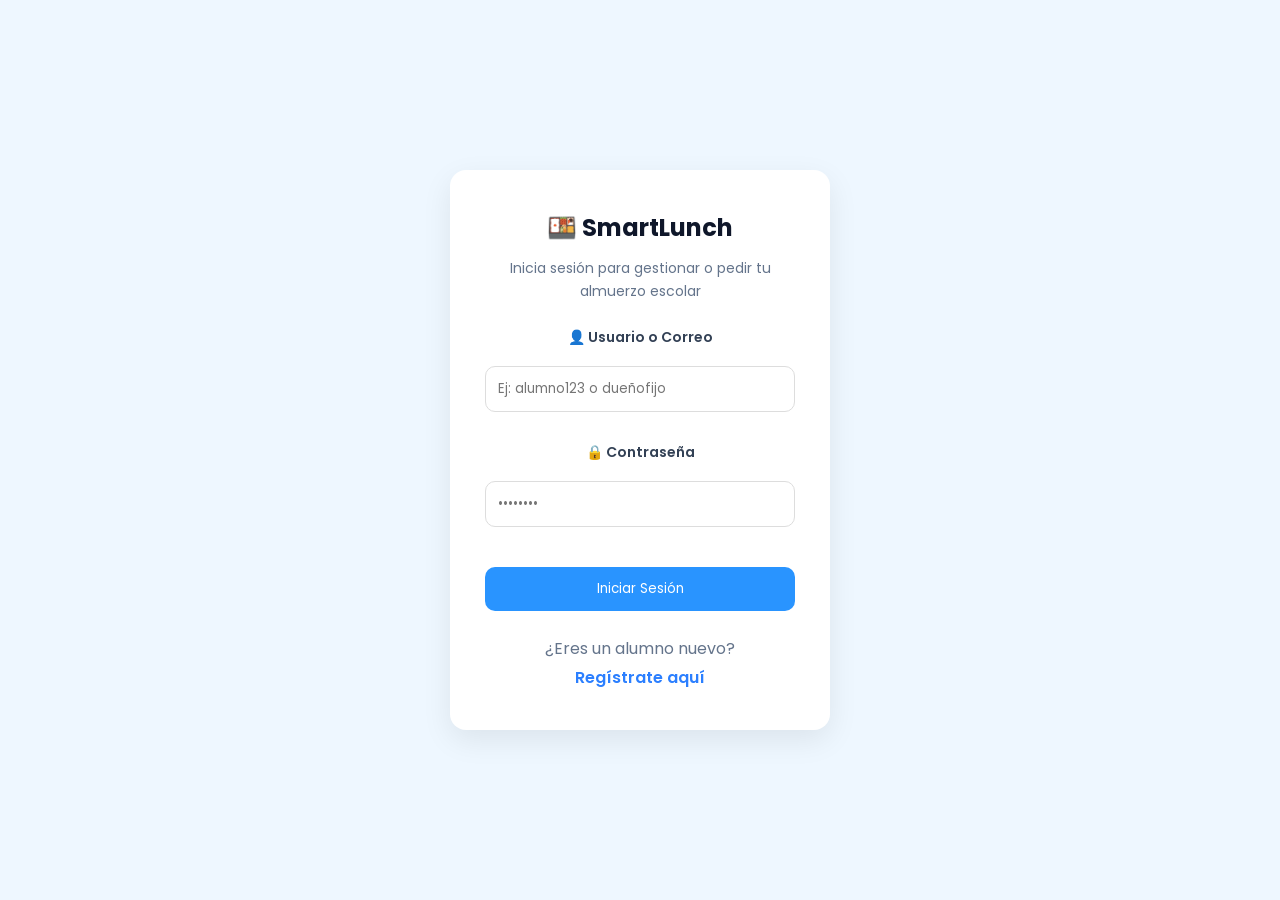
==== index.html @ d3c33d47 "Subida de archivos SmartLunch" ====
<!DOCTYPE html>
<html lang="es">
<head>
  <meta charset="UTF-8">
  <meta name="viewport" content="width=device-width, initial-scale=1.0">
  <title>SmartLunch - Inicio</title>
  <link rel="stylesheet" href="style.css">
  <link rel="preconnect" href="https://fonts.googleapis.com">
  <link href="https://fonts.googleapis.com/css2?family=Poppins:wght@300;400;500;600;700&display=swap" rel="stylesheet">
</head>
<body>

  <div class="container">
    <!-- BARRA LATERAL -->
    <aside class="sidebar">
      <div class="logo">🍱 SmartLunch</div>
      <ul>
        <li class="active"><a href="index.html">🏠 Inicio</a></li>
        <li><a href="favoritos.html">⭐ Favoritos</a></li>
        <li><a href="historial.html">📋 Historial</a></li>
        <li><a href="configuracion.html">⚙️ Configuración</a></li>
        <li><a href="#" onclick="cerrarSesion()">🚪 Cerrar Sesión</a></li>
      </ul>
    </aside>

    <!-- CONTENIDO PRINCIPAL -->
    <main class="main">
      <div class="search">
        <input type="text" id="buscador" placeholder="¿Qué quieres pedir hoy?">
      </div>

      <div class="hero">
        <div class="hero-text">
          <h1>Tu pedido, listo a tiempo</h1>
          <p>Pide tus refrigerios con anticipación y evita las filas durante el recreo.</p>
          <button>Hacer Pedido</button>
        </div>
        <div class="hero-img">🍱</div>
      </div>

      <div class="categorias">
        <div class="categoria" onclick="mostrarTodos()">🍽️ Todos</div>
        <div class="categoria" onclick="filtrar('sandwich')">🥪 Sándwiches</div>
        <div class="categoria" onclick="filtrar('bebida')">🧃 Bebidas</div>
        <div class="categoria" onclick="filtrar('snack')">🍕 Snacks</div>
        <div class="categoria" onclick="filtrar('fruta')">🍎 Frutas</div>
      </div>

      <section id="productos">
        <h2>Productos Destacados</h2>
        <div class="productos-grid">
          <div class="card sandwich">
            <div class="estrella" onclick="agregarFavorito('Sándwich de pollo')">⭐</div>
            <div class="emoji">🥪</div>
            <h3>Sándwich de pollo</h3>
            <p>S/ 6.00</p>
            <button onclick="agregarProducto('Sándwich de pollo', 6.00)">Agregar</button>
          </div>
          <div class="card sandwich">
            <div class="estrella" onclick="agregarFavorito('Hot Dog')">⭐</div>
            <div class="emoji">🌭</div>
            <h3>Hot Dog</h3>
            <p>S/ 4.50</p>
            <button onclick="agregarProducto('Hot Dog', 4.50)">Agregar</button>
          </div>
          <div class="card sandwich">
            <div class="estrella" onclick="agregarFavorito('Sándwich Mixto')">⭐</div>
            <div class="emoji">🥪</div>
            <h3>Sándwich Mixto</h3>
            <p>S/ 5.00</p>
            <button onclick="agregarProducto('Sándwich Mixto', 5.00)">Agregar</button>
          </div>
          <div class="card bebida">
            <div class="estrella" onclick="agregarFavorito('Jugo de naranja')">⭐</div>
            <div class="emoji">🧃</div>
            <h3>Jugo de naranja</h3>
            <p>S/ 3.00</p>
            <button onclick="agregarProducto('Jugo de naranja', 3.00)">Agregar</button>
          </div>
          <div class="card bebida">
            <div class="estrella" onclick="agregarFavorito('Gaseosa')">⭐</div>
            <div class="emoji">🥤</div>
            <h3>Gaseosa</h3>
            <p>S/ 3.50</p>
            <button onclick="agregarProducto('Gaseosa', 3.50)">Agregar</button>
          </div>
          <div class="card bebida">
            <div class="estrella" onclick="agregarFavorito('Yogurt')">⭐</div>
            <div class="emoji">🥛</div>
            <h3>Yogurt</h3>
            <p>S/ 3.00</p>
            <button onclick="agregarProducto('Yogurt', 3.00)">Agregar</button>
          </div>
          <div class="card snack">
            <div class="estrella" onclick="agregarFavorito('Pizza personal')">⭐</div>
            <div class="emoji">🍕</div>
            <h3>Pizza personal</h3>
            <p>S/ 5.00</p>
            <button onclick="agregarProducto('Pizza personal', 5.00)">Agregar</button>
          </div>
          <div class="card snack">
            <div class="estrella" onclick="agregarFavorito('Empanada')">⭐</div>
            <div class="emoji">🥟</div>
            <h3>Empanada</h3>
            <p>S/ 4.00</p>
            <button onclick="agregarProducto('Empanada', 4.00)">Agregar</button>
          </div>
          <div class="card snack">
            <div class="estrella" onclick="agregarFavorito('Galletas')">⭐</div>
            <div class="emoji">🍪</div>
            <h3>Galletas</h3>
            <p>S/ 2.50</p>
            <button onclick="agregarProducto('Galletas', 2.50)">Agregar</button>
          </div>
          <div class="card fruta">
            <div class="estrella" onclick="agregarFavorito('Manzana')">⭐</div>
            <div class="emoji">🍎</div>
            <h3>Manzana</h3>
            <p>S/ 2.00</p>
            <button onclick="agregarProducto('Manzana', 2.00)">Agregar</button>
          </div>
          <div class="card fruta">
            <div class="estrella" onclick="agregarFavorito('Plátano')">⭐</div>
            <div class="emoji">🍌</div>
            <h3>Plátano</h3>
            <p>S/ 1.50</p>
            <button onclick="agregarProducto('Plátano', 1.50)">Agregar</button>
          </div>
          <div class="card fruta">
            <div class="estrella" onclick="agregarFavorito('Naranja')">⭐</div>
            <div class="emoji">🍊</div>
            <h3>Naranja</h3>
            <p>S/ 2.00</p>
            <button onclick="agregarProducto('Naranja', 2.00)">Agregar</button>
          </div>
        </div>
      </section>
    </main>

    <!-- PANEL DE PEDIDOS LATERAL -->
    <aside class="pedido">
      <h2>🛒 Mi Pedido</h2>
      <ul id="listaPedidos"></ul>
      <h3>Total: S/ <span id="total">0.00</span></h3>
      <button class="btn-finalizar" onclick="finalizarPedido()">Finalizar Pedido</button>
      <button class="btn-vaciar" onclick="vaciarCarrito()">Vaciar Carrito</button>

      <div class="funciona" style="margin-top: 30px;">
        <h3>¿Cómo funciona?</h3>
        <p>1️⃣ Elige productos</p>
        <p>2️⃣ Realiza tu pedido</p>
        <p>3️⃣ Recógelo en recreo</p>
      </div>
    </aside>
  </div>

  <script src="script.js"></script>
</body>
</html>
---- style.css ----
*{
margin:0;
padding:0;
box-sizing:border-box;
font-family:'Poppins',sans-serif;
}

body{
background:#eef7ff;
color: #333;
overflow-x:hidden;
transition: background 0.3s, color 0.3s;
}

html{
scroll-behavior:smooth;
}

a{
text-decoration:none;
color:white;
display:block;
}

.container{
display:flex;
min-height:100vh;
}

/* LOGIN */

.login-container{
height:100vh;
display:flex;
justify-content:center;
align-items:center;
}

.login-card{
background:white;
padding:40px;
border-radius:20px;
width:380px;
box-shadow:0 0 20px rgba(0,0,0,.08);
text-align:center;
}

.login-card h1{
color:#2994ff;
margin-bottom:15px;
transition: color 0.3s;
}

.login-card input{
width:100%;
padding:12px;
margin:10px 0;
border:1px solid #ddd;
border-radius:10px;
}

.login-card button{
width:100%;
padding:12px;
background:#2994ff;
color:white;
border:none;
border-radius:10px;
cursor:pointer;
margin-top:10px;
transition: background 0.3s;
}

.cuentas{
margin-top:20px;
font-size:14px;
}

/* SIDEBAR */

.sidebar{
width:250px;
background:#4da6ff;
color:white;
padding:30px 20px;
transition: background 0.3s;
}

.logo{
font-size:30px;
font-weight:700;
text-align:center;
margin-bottom:40px;
}

.sidebar ul{
list-style:none;
}

.sidebar li{
padding:15px;
margin-bottom:10px;
border-radius:12px;
cursor:pointer;
transition:.3s;
}

.sidebar li:hover{
background:rgba(255,255,255,.2);
}

.active{
background:rgba(255,255,255,.2);
}

/* MAIN */

.main{
flex:1;
padding:30px;
}

.search input{
width:100%;
padding:15px;
border:none;
border-radius:15px;
box-shadow:0 0 10px rgba(0,0,0,.08);
background: white;
color: #333;
transition: background 0.3s, color 0.3s;
}

/* HERO */

.hero{
background:white;
padding:30px;
border-radius:25px;
display:flex;
justify-content:space-between;
align-items:center;
margin-top:20px;
box-shadow:0 0 15px rgba(0,0,0,.08);
transition: background 0.3s;
}

.hero-text h1{
font-size:42px;
color:#2994ff;
margin-bottom:15px;
transition: color 0.3s;
}

.hero-text p{
color:#666;
margin-bottom:20px;
transition: color 0.3s;
}

.hero button{
background:#4da6ff;
color:white;
border:none;
padding:12px 25px;
border-radius:12px;
cursor:pointer;
transition: background 0.3s;
}

.hero-img{
font-size:100px;
}

/* CATEGORIAS */

.categorias{
display:flex;
gap:15px;
margin:25px 0;
flex-wrap:wrap;
}

.categoria{
background:white;
color: #333;
padding:15px 25px;
border-radius:15px;
cursor:pointer;
box-shadow:0 0 10px rgba(0,0,0,.08);
transition: background 0.3s, color 0.3s;
}

/* PRODUCTOS */

#productos h2{
color:#2994ff;
margin-bottom:20px;
transition: color 0.3s;
}

.productos-grid{
display:grid;
grid-template-columns:repeat(auto-fit,minmax(220px,1fr));
gap:20px;
}

.card{
background:white;
padding:25px;
border-radius:20px;
box-shadow:0 0 12px rgba(0,0,0,.08);
position:relative;
transition: background 0.3s, color 0.3s;
}

.emoji{
font-size:60px;
text-align:center;
margin-bottom:10px;
}

.card h3{
margin-bottom:10px;
}

.card p{
margin-bottom:15px;
color:#2994ff;
font-weight:600;
transition: color 0.3s;
}

.card button{
background:#4da6ff;
color:white;
border:none;
padding:10px 20px;
border-radius:10px;
cursor:pointer;
transition: background 0.3s;
}

.estrella{
position:absolute;
top:10px;
right:15px;
font-size:24px;
cursor:pointer;
}

/* PANEL PEDIDO */

.pedido{
width:320px;
background:white;
padding:25px;
box-shadow:-5px 0 15px rgba(0,0,0,.08);
transition: background 0.3s, color 0.3s;
}

.pedido h2{
color:#2994ff;
margin-bottom:20px;
transition: color 0.3s;
}

#listaPedidos{
padding-left:20px;
margin-bottom:20px;
}

.btn-finalizar,
.btn-vaciar{
width:100%;
padding:12px;
border:none;
border-radius:12px;
cursor:pointer;
margin-top:10px;
color:white;
}

.btn-finalizar{
background:#2994ff;
transition: background 0.3s;
}

.btn-vaciar{
background:#ff5a5a;
}

.funciona h3{
margin-top: 15px;
margin-bottom: 10px;
color: inherit;
}

.funciona p{
margin-bottom: 5px;
color: inherit;
}

/* BANNERS */

.banner-favoritos,
.banner-historial,
.banner-config{
background:white;
padding:25px;
border-radius:20px;
display:flex;
align-items:center;
gap:20px;
margin-bottom:20px;
box-shadow:0 0 12px rgba(0,0,0,.08);
transition: background 0.3s;
}

.banner-emoji{
font-size:60px;
}

.subtitulo{
margin:10px 0 20px;
color:#666;
transition: color 0.3s;
}

/* 🌙 MODO OSCURO PREMIUM INTEGRAL 🌙 */

.dark-mode{
background:#121212; /* Fondo general oscuro sutil */
color:#e0e0e0;      /* Texto principal claro */
}

.dark-mode .main,
.dark-mode .pedido{
background:#121212;
}

/* CAMBIO INTEGRAL: La barra lateral cambia a un gris-azul oscuro espectacular */
.dark-mode .sidebar {
background: #1e2530; 
}

/* Tarjetas y contenedores */
.dark-mode .card,
.dark-mode .hero,
.dark-mode .banner-favoritos,
.dark-mode .banner-historial,
.dark-mode .banner-config{
background:#1e1e1e;
color:#ffffff;
}

/* Textos secundarios */
.dark-mode .hero-text p,
.dark-mode .subtitulo,
.dark-mode #fav-vacio p {
color:#a5a5a5;
}

/* CAMBIO INTEGRAL: Los títulos celestes ahora son un azul eléctrico suave y legible */
.dark-mode .hero-text h1,
.dark-mode #productos h2,
.dark-mode .pedido h2,
.dark-mode .card p,
.dark-mode .login-card h1,
.dark-mode #contenedor-favoritos h3 {
color: #5bb0ff; 
}

/* CAMBIO INTEGRAL: Botones de acción principales (reemplazo del celeste encendido) */
.dark-mode .hero button,
.dark-mode .card button,
.dark-mode .btn-finalizar,
.dark-mode .login-card button {
background: #2b7fff;
color: #ffffff;
}

/* Hover de los botones para que tengan feedback */
.dark-mode .hero button:hover,
.dark-mode .card button:hover,
.dark-mode .btn-finalizar:hover {
background: #1a6ff5;
}

/* Buscador adaptado */
.dark-mode .search input {
background: #1e1e1e;
color: #ffffff;
border: 1px solid #333;
}
.dark-mode .search input::placeholder {
color: #777;
}

/* Botones de categorías adaptados */
.dark-mode .categoria {
background: #1e1e1e;
color: #ffffff;
}
.dark-mode .categoria:hover {
background: #2a2a2a;
}

/* RESPONSIVE */

@media(max-width:1100px){
.container{
flex-direction:column;
}
.sidebar{
width:100%;
}
.pedido{
width:100%;
}
.hero{
flex-direction:column;
text-align:center;
}
}
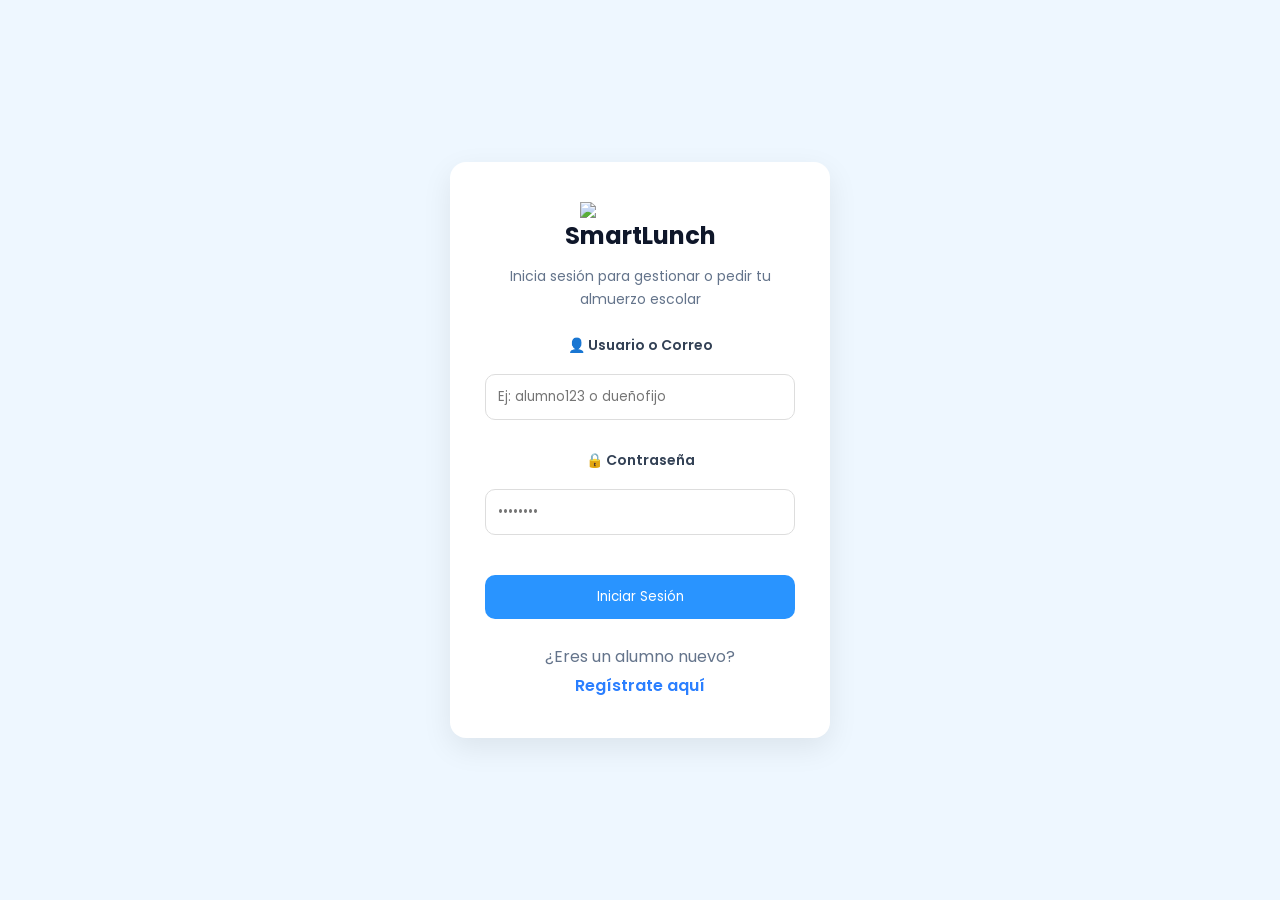
==== commit d3504285: "Update index.html" ====
--- a/index.html
+++ b/index.html
@@ -13,7 +13,7 @@
   <div class="container">
     <!-- BARRA LATERAL -->
     <aside class="sidebar">
-      <div class="logo">🍱 SmartLunch</div>
+      <div class="logo "><img src="img/SmartLunch.png" class="logo-sidebar"> SmartLunch</div>
       <ul>
         <li class="active"><a href="index.html">🏠 Inicio</a></li>
         <li><a href="favoritos.html">⭐ Favoritos</a></li>
@@ -35,7 +35,7 @@
           <p>Pide tus refrigerios con anticipación y evita las filas durante el recreo.</p>
           <button>Hacer Pedido</button>
         </div>
-        <div class="hero-img">🍱</div>
+        <div class="hero-img"><img src="img/LOGO.png" class="logo-sidebaro"></div>
       </div>
 
       <div class="categorias">
@@ -156,4 +156,26 @@
 
   <script src="script.js"></script>
 </body>
-</html>+<!-- INTEGRACIÓN DE FIREBASE EN LOGIN -->
+<script src="https://www.gstatic.com/firebasejs/12.15.0/firebase-app-compat.js"></script>
+<script src="https://www.gstatic.com/firebasejs/12.15.0/firebase-firestore-compat.js"></script>
+
+<script>
+  const firebaseConfig = {
+    apiKey: "AIzaSyAuzfF9UFa-JQXR6as8w_8z9LuC2CZosa4",
+    authDomain: "mi-sitio-web-88c37.firebaseapp.com",
+    projectId: "mi-sitio-web-88c37",
+    storageBucket: "mi-sitio-web-88c37.firebasestorage.app",
+    messagingSenderId: "669526095854",
+    appId: "1:669526095854:web:693b4e98f1b1c8bb4340ff",
+    measurementId: "G-52C86M1J4D"
+  };
+
+  // Inicialización global
+  if (!firebase.apps.length) {
+    firebase.initializeApp(firebaseConfig);
+  }
+  window.db = firebase.firestore();
+  console.log("✅ Firebase conectado en Login");
+</script>
+</html>
--- a/style.css
+++ b/style.css
@@ -422,4 +422,18 @@
 flex-direction:column;
 text-align:center;
 }
-}+}
+.logo-sidebar {
+    max-width: 100%; /* Nunca se saldrá del contenedor */
+    width: 120px;    /* Define un tamaño fijo cómodo */
+    height: auto;    /* Mantiene la proporción para que no se deforme */
+    display: block;
+    margin: 0 auto;  /* Si quieres centrarlo */
+}
+.logo-sidebaro {
+    max-width: 100%; /* Nunca se saldrá del contenedor */
+    width:     200px;    /* Define un tamaño fijo cómodo */
+    height: auto;    /* Mantiene la proporción para que no se deforme */
+    display: block;
+    margin: 0 auto;  /* Si quieres centrarlo */
+}
